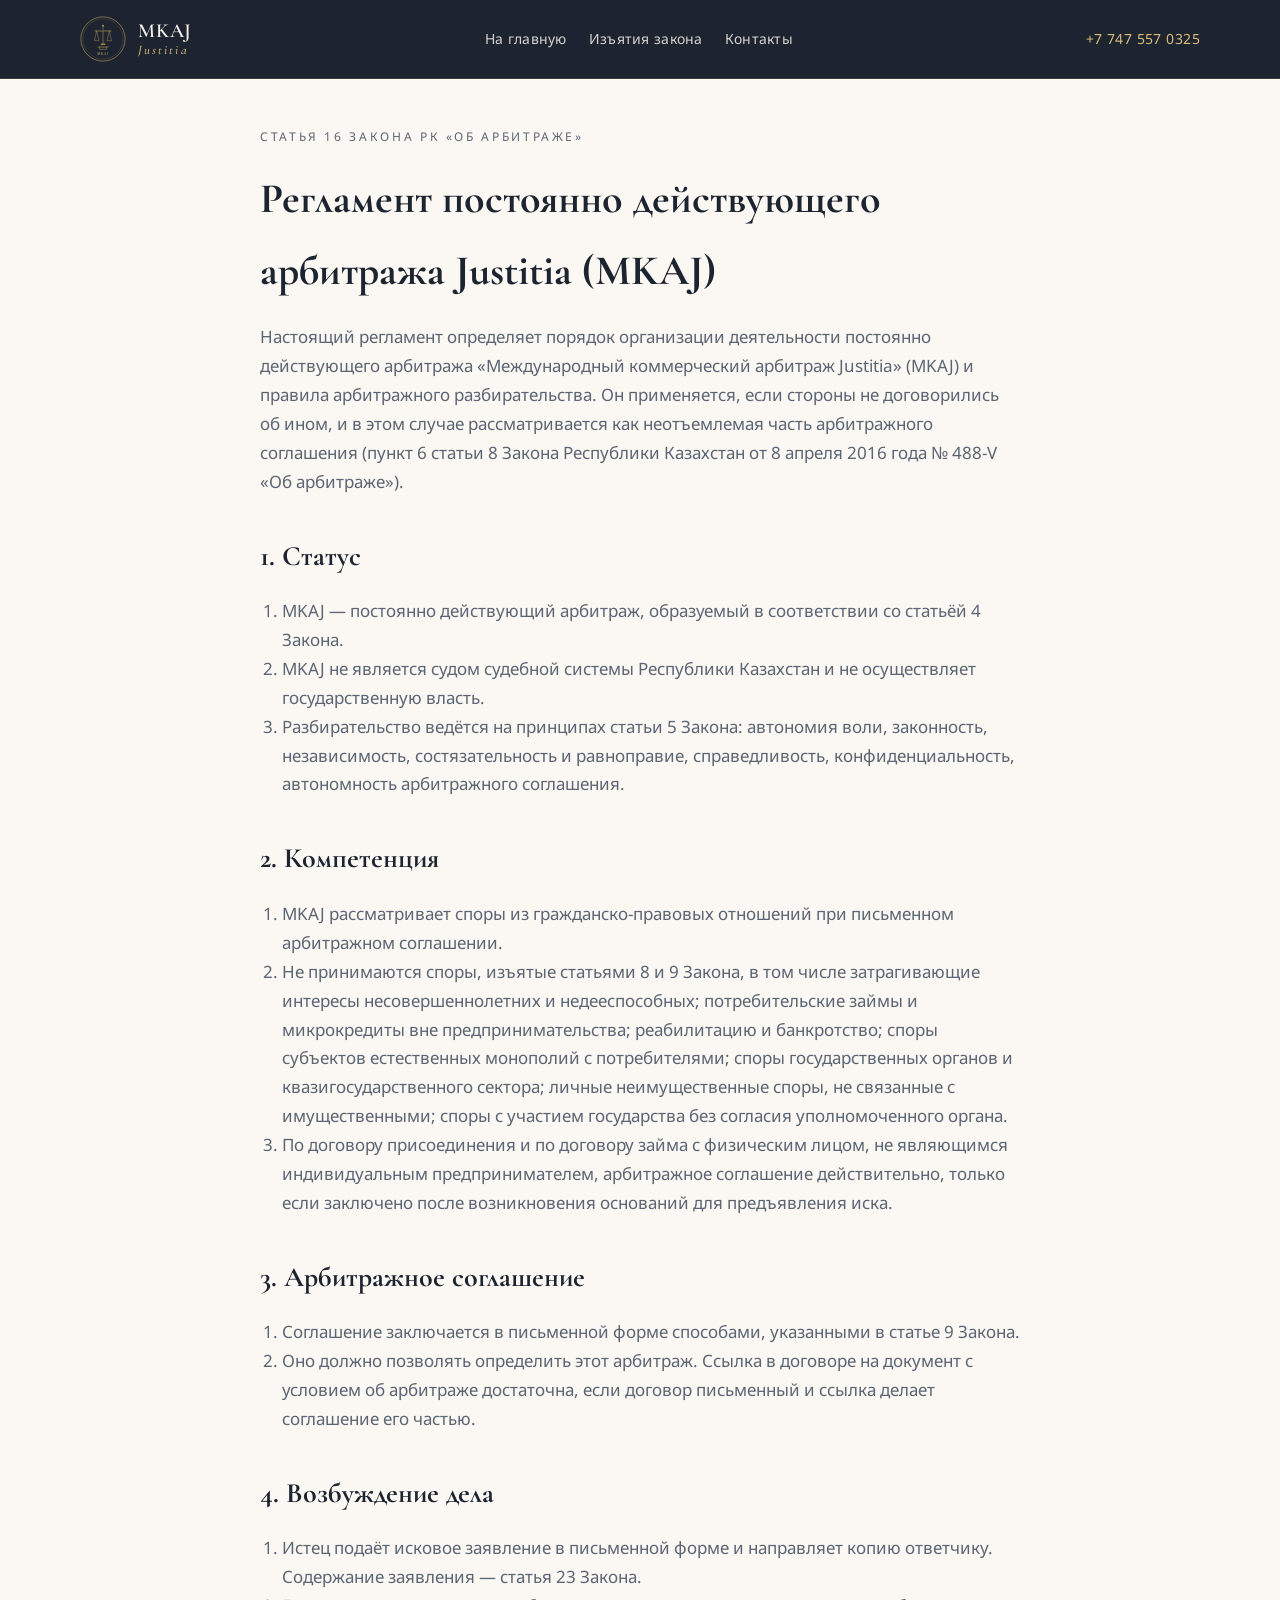
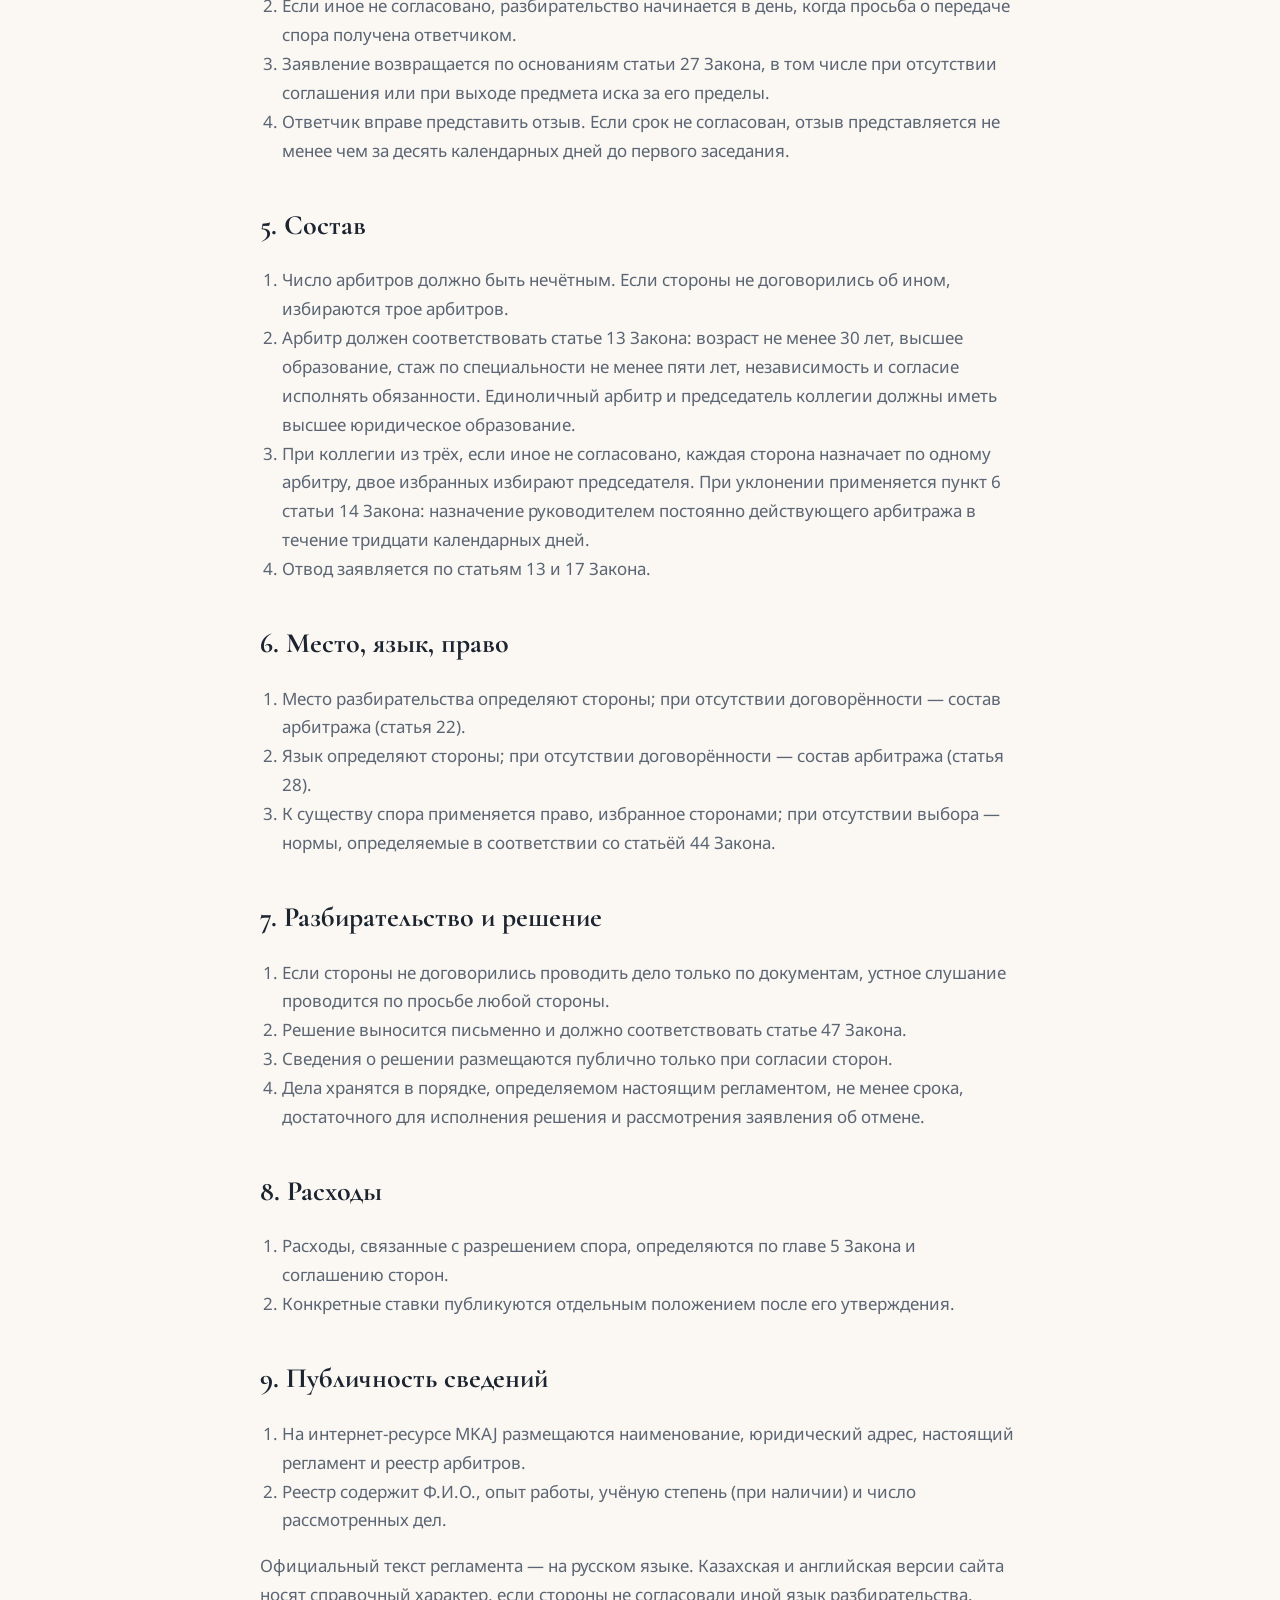
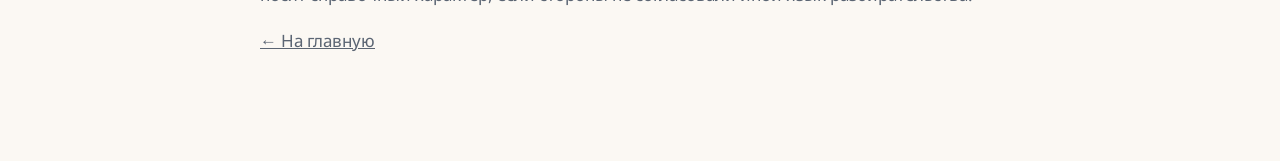
==== reglament.html @ 76a55aac "Align MKAJ site with Kazakhstan arbitration law Rename the short mark to MKAJ, state the Law No. 488" ====
<!DOCTYPE html>
<html lang="ru">
  <head>
    <meta charset="utf-8" />
    <meta name="viewport" content="width=device-width, initial-scale=1" />
    <title>Регламент — MKAJ · Justitia</title>
    <link rel="icon" href="assets/emblem.svg" type="image/svg+xml" />
    <link rel="preconnect" href="https://fonts.googleapis.com" />
    <link rel="preconnect" href="https://fonts.gstatic.com" crossorigin />
    <link
      href="https://fonts.googleapis.com/css2?family=Cormorant+Garamond:ital,wght@0,500;0,600;1,500&family=Noto+Sans:wght@400;500;600&display=swap"
      rel="stylesheet"
    />
    <link rel="stylesheet" href="css/styles.css" />
    <style>
      .doc {
        max-width: 760px;
        margin: 0 auto;
        padding: 48px 0 88px;
      }
      .doc h1 {
        font-family: "Cormorant Garamond", Georgia, serif;
        font-size: 42px;
        margin: 0 0 8px;
      }
      .doc h2 {
        font-family: "Cormorant Garamond", Georgia, serif;
        font-size: 28px;
        margin: 36px 0 12px;
      }
      .doc p,
      .doc li {
        color: var(--slate);
      }
      .doc ol {
        padding-left: 22px;
      }
    </style>
  </head>
  <body>
    <header class="site-header">
      <div class="wrap header-inner">
        <a class="brand" href="index.html">
          <img src="assets/emblem.svg" alt="" width="46" height="46" />
          <span class="brand-text">
            <strong>MKAJ</strong>
            <span class="brand-justitia">Justitia</span>
          </span>
        </a>
        <nav class="nav" aria-label="primary">
          <a href="index.html">На главную</a>
          <a href="index.html#limits">Изъятия закона</a>
          <a href="index.html#contact">Контакты</a>
        </nav>
        <a class="phone" href="tel:+77475570325">+7 747 557 0325</a>
      </div>
    </header>
    <main class="wrap doc">
      <p class="kicker">Статья 16 Закона РК «Об арбитраже»</p>
      <h1>Регламент постоянно действующего арбитража Justitia (MKAJ)</h1>
      <p>
        Настоящий регламент определяет порядок организации деятельности постоянно действующего арбитража «Международный
        коммерческий арбитраж Justitia» (MKAJ) и правила арбитражного разбирательства. Он применяется, если стороны не
        договорились об ином, и в этом случае рассматривается как неотъемлемая часть арбитражного соглашения (пункт 6 статьи 8
        Закона Республики Казахстан от 8 апреля 2016 года № 488-V «Об арбитраже»).
      </p>

      <h2>1. Статус</h2>
      <ol>
        <li>MKAJ — постоянно действующий арбитраж, образуемый в соответствии со статьёй 4 Закона.</li>
        <li>MKAJ не является судом судебной системы Республики Казахстан и не осуществляет государственную власть.</li>
        <li>Разбирательство ведётся на принципах статьи 5 Закона: автономия воли, законность, независимость, состязательность и равноправие, справедливость, конфиденциальность, автономность арбитражного соглашения.</li>
      </ol>

      <h2>2. Компетенция</h2>
      <ol>
        <li>MKAJ рассматривает споры из гражданско-правовых отношений при письменном арбитражном соглашении.</li>
        <li>Не принимаются споры, изъятые статьями 8 и 9 Закона, в том числе затрагивающие интересы несовершеннолетних и недееспособных; потребительские займы и микрокредиты вне предпринимательства; реабилитацию и банкротство; споры субъектов естественных монополий с потребителями; споры государственных органов и квазигосударственного сектора; личные неимущественные споры, не связанные с имущественными; споры с участием государства без согласия уполномоченного органа.</li>
        <li>По договору присоединения и по договору займа с физическим лицом, не являющимся индивидуальным предпринимателем, арбитражное соглашение действительно, только если заключено после возникновения оснований для предъявления иска.</li>
      </ol>

      <h2>3. Арбитражное соглашение</h2>
      <ol>
        <li>Соглашение заключается в письменной форме способами, указанными в статье 9 Закона.</li>
        <li>Оно должно позволять определить этот арбитраж. Ссылка в договоре на документ с условием об арбитраже достаточна, если договор письменный и ссылка делает соглашение его частью.</li>
      </ol>

      <h2>4. Возбуждение дела</h2>
      <ol>
        <li>Истец подаёт исковое заявление в письменной форме и направляет копию ответчику. Содержание заявления — статья 23 Закона.</li>
        <li>Если иное не согласовано, разбирательство начинается в день, когда просьба о передаче спора получена ответчиком.</li>
        <li>Заявление возвращается по основаниям статьи 27 Закона, в том числе при отсутствии соглашения или при выходе предмета иска за его пределы.</li>
        <li>Ответчик вправе представить отзыв. Если срок не согласован, отзыв представляется не менее чем за десять календарных дней до первого заседания.</li>
      </ol>

      <h2>5. Состав</h2>
      <ol>
        <li>Число арбитров должно быть нечётным. Если стороны не договорились об ином, избираются трое арбитров.</li>
        <li>Арбитр должен соответствовать статье 13 Закона: возраст не менее 30 лет, высшее образование, стаж по специальности не менее пяти лет, независимость и согласие исполнять обязанности. Единоличный арбитр и председатель коллегии должны иметь высшее юридическое образование.</li>
        <li>При коллегии из трёх, если иное не согласовано, каждая сторона назначает по одному арбитру, двое избранных избирают председателя. При уклонении применяется пункт 6 статьи 14 Закона: назначение руководителем постоянно действующего арбитража в течение тридцати календарных дней.</li>
        <li>Отвод заявляется по статьям 13 и 17 Закона.</li>
      </ol>

      <h2>6. Место, язык, право</h2>
      <ol>
        <li>Место разбирательства определяют стороны; при отсутствии договорённости — состав арбитража (статья 22).</li>
        <li>Язык определяют стороны; при отсутствии договорённости — состав арбитража (статья 28).</li>
        <li>К существу спора применяется право, избранное сторонами; при отсутствии выбора — нормы, определяемые в соответствии со статьёй 44 Закона.</li>
      </ol>

      <h2>7. Разбирательство и решение</h2>
      <ol>
        <li>Если стороны не договорились проводить дело только по документам, устное слушание проводится по просьбе любой стороны.</li>
        <li>Решение выносится письменно и должно соответствовать статье 47 Закона.</li>
        <li>Сведения о решении размещаются публично только при согласии сторон.</li>
        <li>Дела хранятся в порядке, определяемом настоящим регламентом, не менее срока, достаточного для исполнения решения и рассмотрения заявления об отмене.</li>
      </ol>

      <h2>8. Расходы</h2>
      <ol>
        <li>Расходы, связанные с разрешением спора, определяются по главе 5 Закона и соглашению сторон.</li>
        <li>Конкретные ставки публикуются отдельным положением после его утверждения.</li>
      </ol>

      <h2>9. Публичность сведений</h2>
      <ol>
        <li>На интернет-ресурсе MKAJ размещаются наименование, юридический адрес, настоящий регламент и реестр арбитров.</li>
        <li>Реестр содержит Ф.И.О., опыт работы, учёную степень (при наличии) и число рассмотренных дел.</li>
      </ol>

      <p>
        Официальный текст регламента — на русском языке. Казахская и английская версии сайта носят справочный характер, если
        стороны не согласовали иной язык разбирательства.
      </p>
      <p><a href="index.html">← На главную</a></p>
    </main>
  </body>
</html>
---- css/styles.css ----
:root {
  --ink: #0b1624;
  --navy: #12233a;
  --navy-deep: #0a1220;
  --gold: #c4a35a;
  --gold-soft: #d8bc7a;
  --parchment: #f6f1e8;
  --cream: #fbf8f3;
  --paper: #fffdf9;
  --slate: #5b6573;
  --line: rgba(196, 163, 90, 0.28);
  --text: #1c2430;
  --shadow: 0 24px 60px rgba(11, 22, 36, 0.12);
  --radius: 18px;
}

* {
  box-sizing: border-box;
}

html {
  scroll-behavior: smooth;
}

body {
  margin: 0;
  color: var(--text);
  background: var(--cream);
  font-family: "Noto Sans", "Segoe UI", sans-serif;
  font-size: 17px;
  line-height: 1.7;
}

img {
  max-width: 100%;
}

a {
  color: inherit;
}

.skip {
  position: absolute;
  left: -999px;
}

.skip:focus {
  left: 16px;
  top: 16px;
  z-index: 80;
  background: #fff;
  padding: 8px 12px;
}

.wrap {
  width: min(1120px, calc(100% - 40px));
  margin: 0 auto;
}

.site-header {
  position: sticky;
  top: 0;
  z-index: 40;
  background: rgba(10, 18, 32, 0.92);
  backdrop-filter: blur(16px);
  border-bottom: 1px solid rgba(196, 163, 90, 0.18);
}

.header-inner {
  display: flex;
  align-items: center;
  justify-content: space-between;
  gap: 20px;
  min-height: 78px;
}

.brand {
  display: flex;
  align-items: center;
  gap: 12px;
  text-decoration: none;
  color: #f6f1e8;
}

.brand img,
.brand svg {
  width: 46px;
  height: 46px;
  flex-shrink: 0;
}

.brand-text {
  display: flex;
  flex-direction: column;
  line-height: 1.15;
}

.brand-text strong {
  font-family: "Cormorant Garamond", Georgia, serif;
  font-size: 20px;
  font-weight: 600;
  letter-spacing: 0.04em;
}

.brand-text span,
.brand-justitia {
  color: var(--gold-soft);
  font-size: 13px;
  letter-spacing: 0.16em;
  text-transform: none;
  font-family: "Cormorant Garamond", Georgia, serif;
  font-style: italic;
  font-weight: 500;
}

.nav {
  display: flex;
  align-items: center;
  gap: 22px;
}

.nav a {
  color: rgba(246, 241, 232, 0.86);
  text-decoration: none;
  font-size: 14px;
  letter-spacing: 0.02em;
}

.nav a:hover {
  color: var(--gold-soft);
}

.header-actions {
  display: flex;
  align-items: center;
  gap: 14px;
}

.lang {
  display: flex;
  border: 1px solid rgba(196, 163, 90, 0.35);
  border-radius: 999px;
  overflow: hidden;
}

.lang button {
  appearance: none;
  border: 0;
  background: transparent;
  color: rgba(246, 241, 232, 0.7);
  padding: 6px 10px;
  font: inherit;
  font-size: 12px;
  letter-spacing: 0.06em;
  cursor: pointer;
}

.lang button[aria-pressed="true"] {
  background: var(--gold);
  color: var(--ink);
}

.phone {
  color: var(--gold-soft);
  text-decoration: none;
  font-size: 14px;
  letter-spacing: 0.03em;
  white-space: nowrap;
}

.menu-toggle {
  display: none;
  background: transparent;
  border: 1px solid rgba(196, 163, 90, 0.4);
  color: var(--gold-soft);
  width: 42px;
  height: 42px;
  border-radius: 10px;
}

.hero {
  position: relative;
  overflow: hidden;
  background:
    radial-gradient(circle at 80% 10%, rgba(196, 163, 90, 0.16), transparent 28%),
    linear-gradient(180deg, var(--navy-deep) 0%, var(--navy) 58%, #18304d 100%);
  color: var(--parchment);
  min-height: calc(100vh - 78px);
  display: flex;
  align-items: center;
}

.hero::before {
  content: "";
  position: absolute;
  inset: 0;
  background-image:
    linear-gradient(rgba(196, 163, 90, 0.07) 1px, transparent 1px),
    linear-gradient(90deg, rgba(196, 163, 90, 0.07) 1px, transparent 1px);
  background-size: 72px 72px;
  mask-image: linear-gradient(180deg, #000 20%, transparent 88%);
  pointer-events: none;
}

.hero-grid {
  position: relative;
  display: grid;
  grid-template-columns: 1.2fr 0.8fr;
  gap: 56px;
  padding: 88px 0 96px;
}

.kicker {
  margin: 0 0 16px;
  color: var(--gold);
  font-size: 12px;
  letter-spacing: 0.22em;
  text-transform: uppercase;
}

.hero h1 {
  margin: 0 0 22px;
  font-family: "Cormorant Garamond", Georgia, serif;
  font-weight: 600;
  line-height: 1.05;
}

.hero-line {
  display: block;
  margin-bottom: 10px;
  font-size: clamp(16px, 2.1vw, 22px);
  font-weight: 500;
  letter-spacing: 0.16em;
  text-transform: uppercase;
  color: rgba(246, 241, 232, 0.78);
}

.justitia {
  display: block;
  font-family: "Cormorant Garamond", Georgia, serif;
  font-style: italic;
  font-weight: 500;
  font-size: clamp(58px, 9vw, 104px);
  letter-spacing: 0.14em;
  line-height: 0.92;
  color: var(--gold);
  text-shadow: 0 0 40px rgba(196, 163, 90, 0.18);
}

.justitia-inline {
  font-family: "Cormorant Garamond", Georgia, serif;
  font-style: italic;
  font-weight: 500;
  letter-spacing: 0.06em;
  color: var(--gold-soft);
}

.footer-mark {
  margin-left: 10px;
  letter-spacing: 0.18em;
  font-size: 12px;
  color: var(--gold);
}

.lead {
  max-width: 38rem;
  margin: 0 0 32px;
  color: rgba(246, 241, 232, 0.82);
  font-size: 18px;
}

.actions {
  display: flex;
  flex-wrap: wrap;
  gap: 12px;
}

.btn {
  display: inline-flex;
  align-items: center;
  justify-content: center;
  min-height: 50px;
  padding: 0 22px;
  border-radius: 999px;
  text-decoration: none;
  border: 1px solid transparent;
  font-size: 15px;
  cursor: pointer;
}

.btn-gold {
  background: var(--gold);
  color: var(--ink);
}

.btn-gold:hover {
  background: var(--gold-soft);
}

.btn-ghost {
  border-color: rgba(196, 163, 90, 0.45);
  color: var(--parchment);
  background: transparent;
}

.btn-ghost:hover {
  border-color: var(--gold);
  color: var(--gold-soft);
}

.btn:focus-visible,
.lang button:focus-visible,
.nav a:focus-visible,
.phone:focus-visible,
.form input:focus-visible,
.form textarea:focus-visible {
  outline: 2px solid var(--gold);
  outline-offset: 2px;
}

.hero-card {
  align-self: center;
  background: rgba(255, 253, 249, 0.06);
  border: 1px solid rgba(196, 163, 90, 0.22);
  border-radius: var(--radius);
  padding: 28px 26px;
  backdrop-filter: blur(10px);
}

.hero-card h2 {
  margin: 0 0 16px;
  font-family: "Cormorant Garamond", Georgia, serif;
  font-size: 28px;
  font-weight: 600;
}

.hero-card ul {
  margin: 0;
  padding: 0;
  list-style: none;
}

.hero-card li {
  position: relative;
  padding: 10px 0 10px 22px;
  color: rgba(246, 241, 232, 0.84);
  border-top: 1px solid rgba(246, 241, 232, 0.08);
}

.hero-card li:first-child {
  border-top: 0;
}

.hero-card li::before {
  content: "";
  position: absolute;
  left: 0;
  top: 20px;
  width: 8px;
  height: 1px;
  background: var(--gold);
}

.section {
  padding: 88px 0;
}

.section-muted {
  background: var(--parchment);
}

.section-dark {
  background: var(--navy);
  color: var(--parchment);
}

.section-head {
  max-width: 720px;
  margin-bottom: 40px;
}

.section-head h2,
.clause h2,
.contact-copy h2 {
  margin: 0 0 14px;
  font-family: "Cormorant Garamond", Georgia, serif;
  font-size: clamp(32px, 4vw, 46px);
  font-weight: 600;
  line-height: 1.15;
}

.section-head p,
.prose p {
  margin: 0;
  color: var(--slate);
}

.section-dark .section-head p,
.section-dark .prose p {
  color: rgba(246, 241, 232, 0.74);
}

.cards {
  display: grid;
  grid-template-columns: repeat(3, 1fr);
  gap: 18px;
}

.card,
.step,
.law {
  background: var(--paper);
  border: 1px solid rgba(18, 35, 58, 0.08);
  border-radius: var(--radius);
  padding: 26px 24px;
  box-shadow: var(--shadow);
}

.card h3,
.step h3,
.law h3 {
  margin: 0 0 10px;
  font-family: "Cormorant Garamond", Georgia, serif;
  font-size: 26px;
  font-weight: 600;
}

.card p,
.step p,
.law p {
  margin: 0;
  color: var(--slate);
}

.steps {
  display: grid;
  grid-template-columns: repeat(4, 1fr);
  gap: 16px;
}

.step-num {
  display: inline-block;
  margin-bottom: 12px;
  color: var(--gold);
  letter-spacing: 0.16em;
  font-size: 12px;
}

.laws {
  display: grid;
  grid-template-columns: 1fr 1fr;
  gap: 16px;
}

.limits {
  margin: 0;
  padding: 0;
  list-style: none;
  display: grid;
  gap: 12px;
}

.limits li {
  background: var(--paper);
  border: 1px solid rgba(18, 35, 58, 0.08);
  border-radius: var(--radius);
  padding: 18px 22px 18px 28px;
  box-shadow: var(--shadow);
  position: relative;
}

.limits li::before {
  content: "";
  position: absolute;
  left: 12px;
  top: 26px;
  width: 8px;
  height: 1px;
  background: var(--gold);
}

.clause-note,
.law a {
  display: inline-block;
  margin-top: 12px;
  color: var(--navy);
}

.section-muted .law a {
  color: var(--navy);
  font-weight: 600;
}

.clause-box {
  background: var(--paper);
  border: 1px solid rgba(18, 35, 58, 0.08);
  border-radius: var(--radius);
  padding: 28px;
  box-shadow: var(--shadow);
}

.clause-box blockquote {
  margin: 0 0 20px;
  font-size: 16px;
  color: var(--navy);
}

.contact-grid {
  display: grid;
  grid-template-columns: 0.9fr 1.1fr;
  gap: 36px;
  align-items: start;
}

.contact-list {
  display: grid;
  gap: 14px;
  margin: 24px 0 0;
}

.contact-list a,
.contact-list span {
  display: block;
  text-decoration: none;
}

.contact-list strong {
  display: block;
  font-size: 13px;
  letter-spacing: 0.08em;
  text-transform: uppercase;
  color: var(--gold);
}

.form {
  display: grid;
  gap: 12px;
  background: rgba(255, 253, 249, 0.05);
  border: 1px solid rgba(196, 163, 90, 0.2);
  border-radius: var(--radius);
  padding: 24px;
}

.form label {
  display: grid;
  gap: 6px;
  font-size: 14px;
}

.form input,
.form textarea,
.form select {
  width: 100%;
  border: 1px solid rgba(246, 241, 232, 0.16);
  background: rgba(10, 18, 32, 0.35);
  color: var(--parchment);
  border-radius: 12px;
  padding: 12px 14px;
  font: inherit;
}

.form textarea {
  min-height: 120px;
  resize: vertical;
}

.form button {
  justify-self: start;
}

.note {
  margin: 8px 0 0;
  font-size: 13px;
  color: rgba(246, 241, 232, 0.62);
}

.site-footer {
  background: var(--navy-deep);
  color: rgba(246, 241, 232, 0.68);
  padding: 36px 0 44px;
  font-size: 14px;
}

.footer-inner {
  display: grid;
  gap: 12px;
}

.footer-top {
  display: flex;
  justify-content: space-between;
  gap: 20px;
  color: var(--parchment);
}

@media (max-width: 900px) {
  .hero-grid,
  .cards,
  .steps,
  .laws,
  .contact-grid,
  .footer-top {
    grid-template-columns: 1fr;
  }

  .menu-toggle {
    display: inline-flex;
    align-items: center;
    justify-content: center;
  }

  .nav {
    display: none;
    position: absolute;
    left: 0;
    right: 0;
    top: 78px;
    background: var(--navy-deep);
    flex-direction: column;
    align-items: flex-start;
    padding: 18px 20px 24px;
    gap: 14px;
  }

  .nav.open {
    display: flex;
  }

  .phone {
    display: none;
  }

  .hero-grid,
  .section {
    padding-top: 56px;
    padding-bottom: 56px;
  }
}
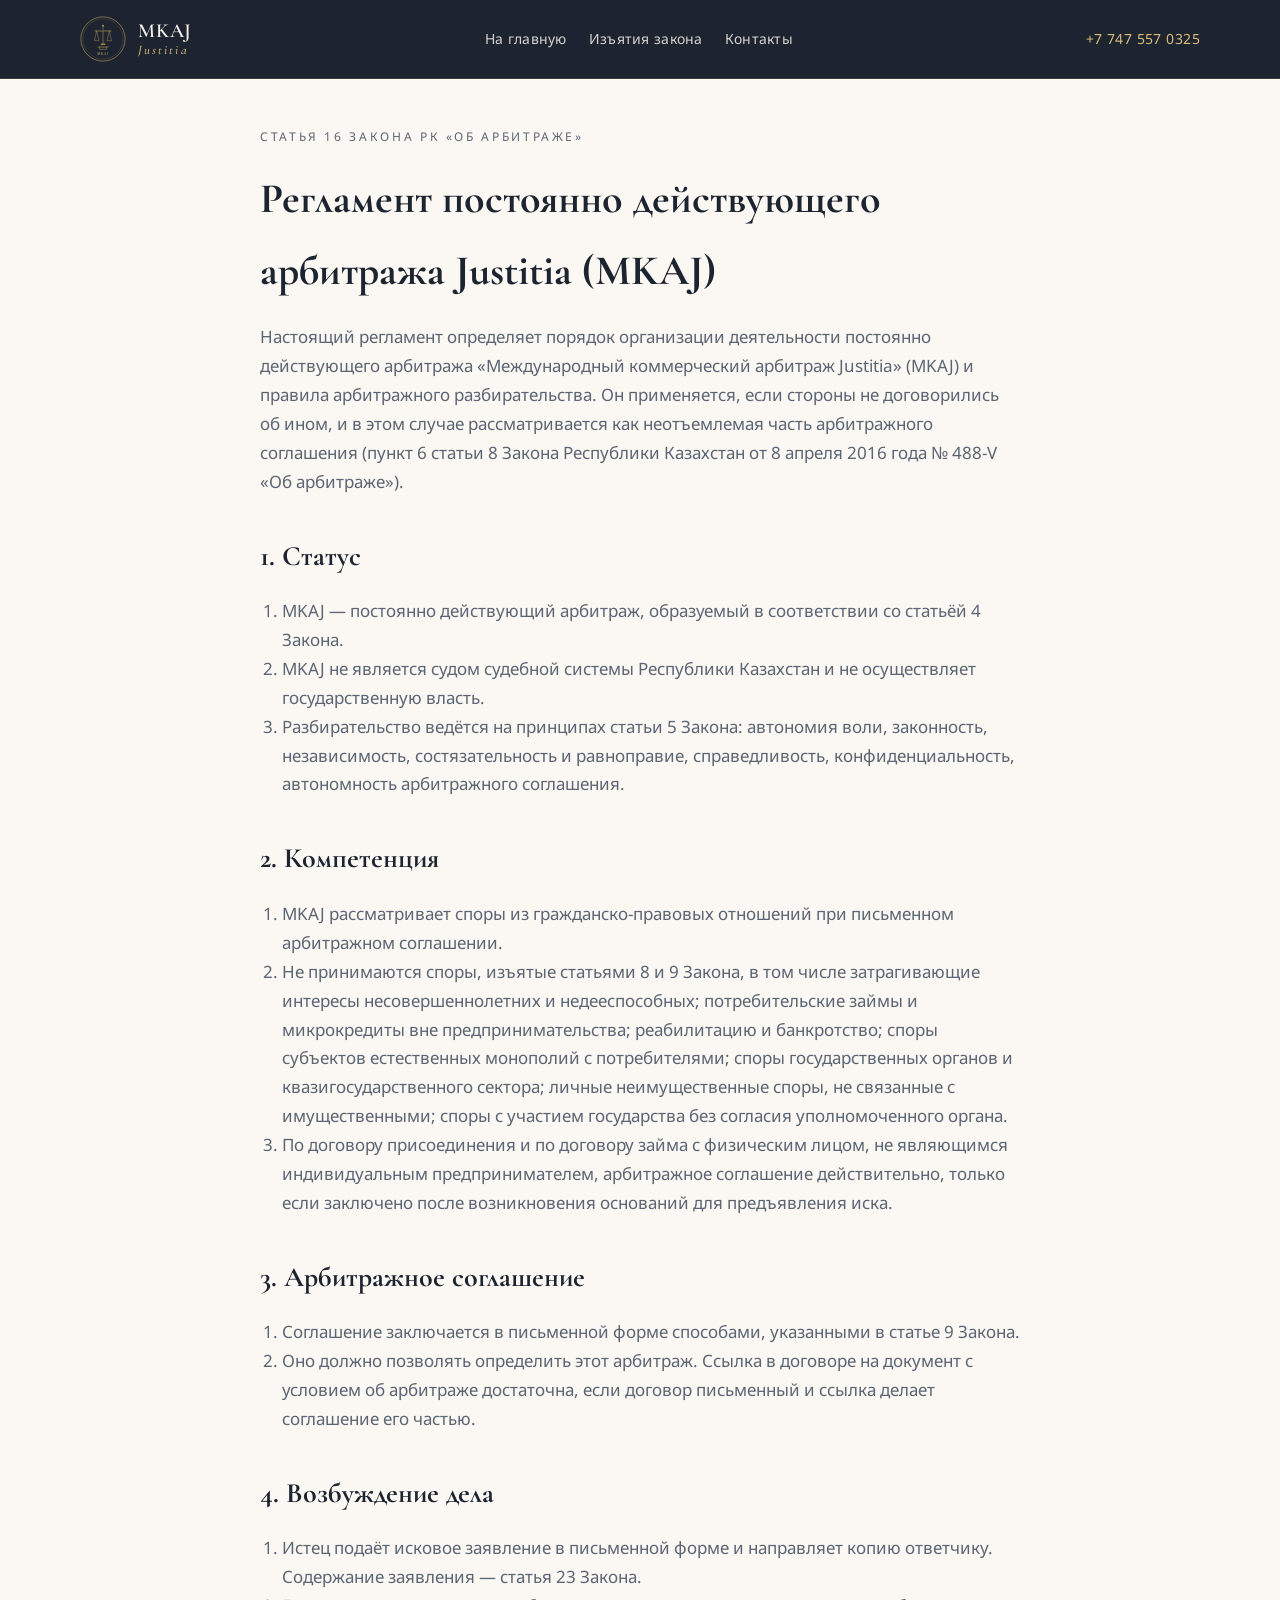
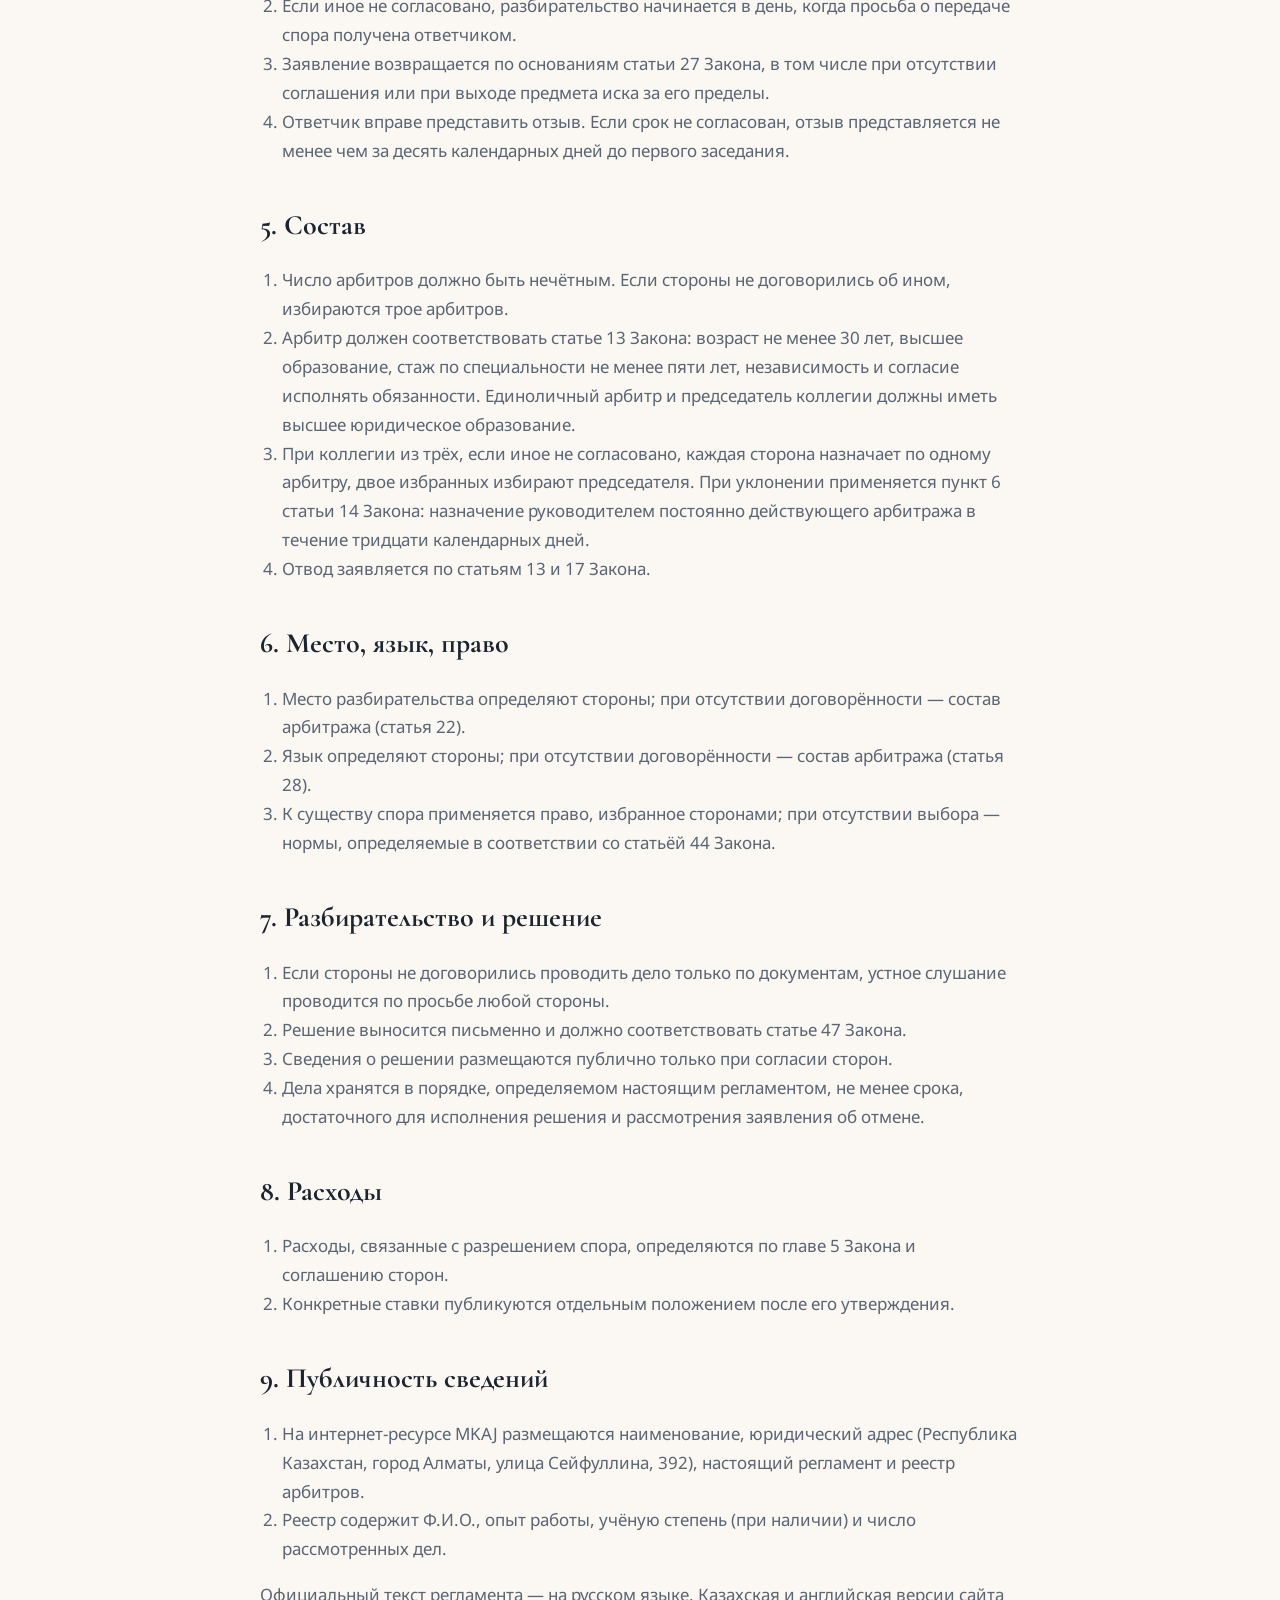
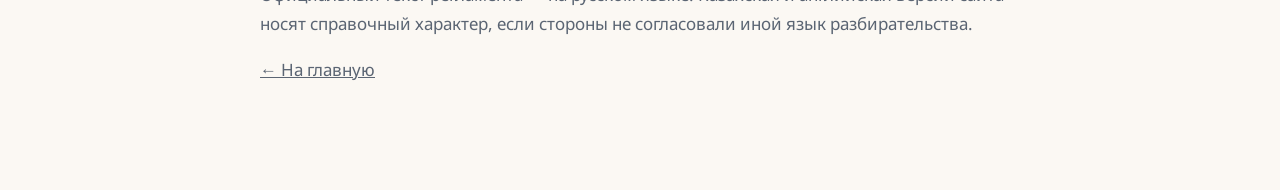
==== commit a67bed5e: "Publish the Almaty legal address on the MKAJ site Add Republic of Kazakhstan, Almaty, 392 Seifullin " ====
--- a/reglament.html
+++ b/reglament.html
@@ -124,7 +124,7 @@
 
       <h2>9. Публичность сведений</h2>
       <ol>
-        <li>На интернет-ресурсе MKAJ размещаются наименование, юридический адрес, настоящий регламент и реестр арбитров.</li>
+        <li>На интернет-ресурсе MKAJ размещаются наименование, юридический адрес (Республика Казахстан, город Алматы, улица Сейфуллина, 392), настоящий регламент и реестр арбитров.</li>
         <li>Реестр содержит Ф.И.О., опыт работы, учёную степень (при наличии) и число рассмотренных дел.</li>
       </ol>
 
